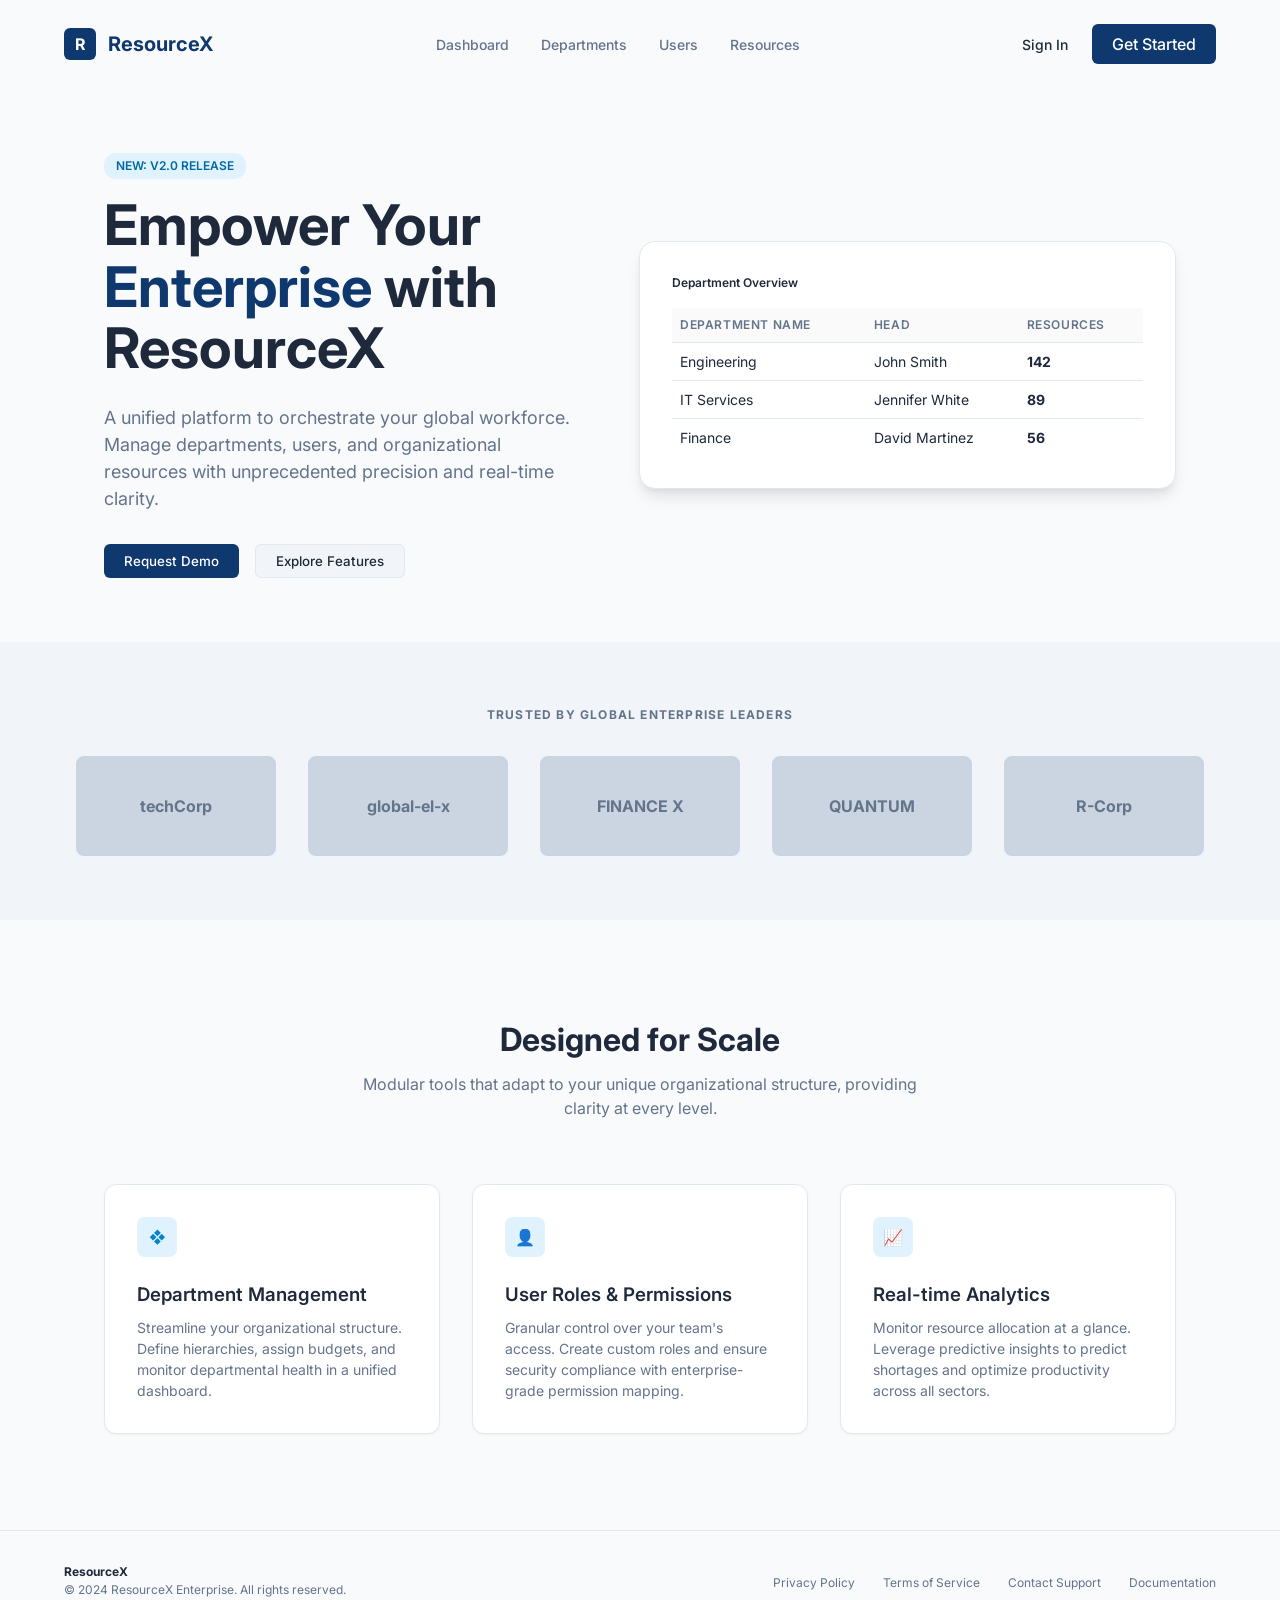
==== index.html @ 106ace14 "Initial commit: Resource Management System frontend" ====
<!DOCTYPE html>
<html lang="en">
<head>
    <meta charset="UTF-8">
    <meta name="viewport" content="width=device-width, initial-scale=1.0">
    <title>ResourceX - Enterprise Resource Management</title>
    <link rel="stylesheet" href="css/style.css">
    <link rel="stylesheet" href="css/landing.css">
</head>
<body class="landing-body">

    <nav class="landing-nav">
        <div class="logo-container" style="padding:0">
            <div class="logo-icon">R</div>
            <div class="logo-text">ResourceX</div>
        </div>
        
        <ul class="landing-nav-links">
            <li><a href="#">Dashboard</a></li>
            <li><a href="#">Departments</a></li>
            <li><a href="#">Users</a></li>
            <li><a href="#">Resources</a></li>
        </ul>

        <div class="landing-actions">
            <a href="login.html" style="color:var(--text-main); font-weight:500; font-size:0.875rem;">Sign In</a>
            <a href="requestor.html" class="btn-primary">Get Started</a>
        </div>
    </nav>

    <main>
        <section class="hero-section">
            <div class="hero-content">
                <div class="hero-tag">NEW: V2.0 RELEASE</div>
                <h1 class="hero-title">Empower Your <span>Enterprise</span> with ResourceX</h1>
                <p class="hero-subtitle">A unified platform to orchestrate your global workforce. Manage departments, users, and organizational resources with unprecedented precision and real-time clarity.</p>
                <div class="hero-actions">
                    <button class="btn-primary" onclick="window.location.href='requestor.html'">Request Demo</button>
                    <button class="btn-secondary">Explore Features</button>
                </div>
            </div>
            <div class="hero-visual">
                <!-- Mockup visual matching the reference -->
                <div style="font-size:0.75rem; font-weight:600; margin-bottom:1rem;">Department Overview</div>
                <table style="font-size:0.75rem; width:100%">
                    <tr style="color:#64748b; border-bottom:1px solid #e2e8f0;">
                        <th style="padding:0.5rem;">Department Name</th>
                        <th style="padding:0.5rem;">Head</th>
                        <th style="padding:0.5rem;">Resources</th>
                    </tr>
                    <tr>
                        <td style="padding:0.5rem;">Engineering</td>
                        <td style="padding:0.5rem;">John Smith</td>
                        <td style="padding:0.5rem; font-weight:bold;">142</td>
                    </tr>
                    <tr>
                        <td style="padding:0.5rem;">IT Services</td>
                        <td style="padding:0.5rem;">Jennifer White</td>
                        <td style="padding:0.5rem; font-weight:bold;">89</td>
                    </tr>
                    <tr>
                        <td style="padding:0.5rem;">Finance</td>
                        <td style="padding:0.5rem;">David Martinez</td>
                        <td style="padding:0.5rem; font-weight:bold;">56</td>
                    </tr>
                </table>
            </div>
        </section>

        <section class="partners-section">
            <div class="partners-title">Trusted By Global Enterprise Leaders</div>
            <div class="partners-grid">
                <div class="partner-box">techCorp</div>
                <div class="partner-box">global-el-x</div>
                <div class="partner-box">FINANCE X</div>
                <div class="partner-box">QUANTUM</div>
                <div class="partner-box">R-Corp</div>
            </div>
        </section>

        <section class="features-section">
            <h2 class="features-title">Designed for Scale</h2>
            <p class="features-subtitle">Modular tools that adapt to your unique organizational structure, providing clarity at every level.</p>
            
            <div class="features-grid">
                <div class="feature-card">
                    <div class="feature-icon">❖</div>
                    <h3 class="feature-title">Department Management</h3>
                    <p class="feature-desc">Streamline your organizational structure. Define hierarchies, assign budgets, and monitor departmental health in a unified dashboard.</p>
                </div>
                <div class="feature-card">
                    <div class="feature-icon">👤</div>
                    <h3 class="feature-title">User Roles & Permissions</h3>
                    <p class="feature-desc">Granular control over your team's access. Create custom roles and ensure security compliance with enterprise-grade permission mapping.</p>
                </div>
                <div class="feature-card">
                    <div class="feature-icon">📈</div>
                    <h3 class="feature-title">Real-time Analytics</h3>
                    <p class="feature-desc">Monitor resource allocation at a glance. Leverage predictive insights to predict shortages and optimize productivity across all sectors.</p>
                </div>
            </div>
        </section>
    </main>

    <footer class="landing-footer">
        <div style="font-size:0.75rem; color:#64748b;">
            <strong style="color:var(--text-main)">ResourceX</strong><br>
            © 2024 ResourceX Enterprise. All rights reserved.
        </div>
        <div class="footer-links">
            <a href="#">Privacy Policy</a>
            <a href="#">Terms of Service</a>
            <a href="#">Contact Support</a>
            <a href="#">Documentation</a>
        </div>
    </footer>

</body>
</html>
---- css/style.css ----
@import url('https://fonts.googleapis.com/css2?family=Inter:wght@300;400;500;600;700&display=swap');

:root {
  --primary-color: #0F386E;
  --primary-hover: #1c4b8b;
  --bg-color: #f8fafc;
  --sidebar-bg: #ffffff;
  --text-main: #1e293b;
  --text-muted: #64748b;
  --border-color: #e2e8f0;
  
  --status-allocated: #e2fbe8;
  --status-allocated-text: #166534;
  --status-pending: #fef3c7;
  --status-pending-text: #92400e;
  --status-rejected: #fee2e2;
  --status-rejected-text: #b91c1c;
  --status-action: #eff6ff;
  --status-action-text: #1d4ed8;

  --shadow-sm: 0 1px 2px 0 rgba(0, 0, 0, 0.05);
  --shadow-md: 0 4px 6px -1px rgba(0, 0, 0, 0.1), 0 2px 4px -1px rgba(0, 0, 0, 0.06);
  --shadow-lg: 0 10px 15px -3px rgba(0, 0, 0, 0.1), 0 4px 6px -2px rgba(0, 0, 0, 0.05);
}

* {
  box-sizing: border-box;
  margin: 0;
  padding: 0;
}

body {
  font-family: 'Inter', sans-serif;
  background-color: var(--bg-color);
  color: var(--text-main);
  line-height: 1.5;
  -webkit-font-smoothing: antialiased;
}

a {
  text-decoration: none;
  color: var(--primary-color);
}

/* Layout */
.app-container {
  display: flex;
  height: 100vh;
  overflow: hidden;
}

/* Sidebar */
.sidebar {
  width: 260px;
  background-color: var(--sidebar-bg);
  border-right: 1px solid var(--border-color);
  display: flex;
  flex-direction: column;
  padding: 1.5rem 0;
  flex-shrink: 0;
}

.logo-container {
  padding: 0 1.5rem 2rem;
  display: flex;
  align-items: center;
  gap: 0.75rem;
}

.logo-icon {
  width: 32px;
  height: 32px;
  background-color: var(--primary-color);
  border-radius: 6px;
  display: flex;
  align-items: center;
  justify-content: center;
  color: white;
  font-weight: bold;
}

.logo-text {
  font-size: 1.25rem;
  font-weight: 700;
  color: var(--primary-color);
}

.nav-menu {
  list-style: none;
  flex: 1;
}

.nav-item {
  padding: 0.75rem 1.5rem;
  display: flex;
  align-items: center;
  gap: 0.75rem;
  color: var(--text-muted);
  font-weight: 500;
  cursor: pointer;
  transition: all 0.2s;
}

.nav-item:hover {
  background-color: #f1f5f9;
  color: var(--text-main);
}

.nav-item.active {
  background-color: #f8fafc;
  color: var(--primary-color);
  border-right: 3px solid var(--primary-color);
  font-weight: 600;
}

.user-profile-widget {
  margin: 1.5rem 1.5rem 0;
  padding: 1rem;
  background-color: #f1f5f9;
  border-radius: 12px;
  display: flex;
  align-items: center;
  gap: 0.75rem;
}

.user-avatar {
  width: 36px;
  height: 36px;
  border-radius: 50%;
  background-color: #cbd5e1;
  overflow: hidden;
}
.user-avatar img {
  width: 100%;
  height: 100%;
  object-fit: cover;
}

.user-info .user-name {
  font-size: 0.875rem;
  font-weight: 600;
  display: block;
}
.user-info .user-role {
  font-size: 0.75rem;
  color: var(--text-muted);
  display: block;
}

/* Main Content */
.main-wrapper {
  flex: 1;
  display: flex;
  flex-direction: column;
  overflow: hidden;
}

/* Header */
.top-header {
  height: 72px;
  background-color: white;
  border-bottom: 1px solid var(--border-color);
  display: flex;
  align-items: center;
  justify-content: space-between;
  padding: 0 2rem;
  flex-shrink: 0;
}

.search-bar {
  display: flex;
  align-items: center;
  background-color: #f1f5f9;
  border-radius: 20px;
  padding: 0.5rem 1rem;
  width: 300px;
}

.search-bar input {
  border: none;
  background: transparent;
  outline: none;
  margin-left: 0.5rem;
  width: 100%;
  color: var(--text-main);
  font-family: inherit;
}

.header-actions {
  display: flex;
  align-items: center;
  gap: 1.5rem;
}

.icon-btn {
  background: none;
  border: none;
  color: var(--text-muted);
  cursor: pointer;
  display: flex;
  align-items: center;
  justify-content: center;
}
.icon-btn:hover {
  color: var(--text-main);
}

.btn-primary {
  background-color: var(--primary-color);
  color: white;
  border: none;
  border-radius: 6px;
  padding: 0.5rem 1.25rem;
  font-weight: 500;
  font-family: inherit;
  cursor: pointer;
  transition: background 0.2s;
}

.btn-primary:hover {
  background-color: var(--primary-hover);
}

.btn-secondary {
  background-color: #f1f5f9;
  color: var(--text-main);
  border: 1px solid var(--border-color);
  border-radius: 6px;
  padding: 0.5rem 1.25rem;
  font-weight: 500;
  font-family: inherit;
  cursor: pointer;
  transition: background 0.2s;
}
.btn-secondary:hover {
  background-color: #e2e8f0;
}

.btn-danger {
  background-color: #fee2e2;
  color: #b91c1c;
  border: none;
  border-radius: 6px;
  padding: 0.5rem 1.25rem;
  font-weight: 500;
  font-family: inherit;
  cursor: pointer;
}
.btn-danger:hover {
  background-color: #fecaca;
}

/* Content Area */
.content-area {
  padding: 2rem;
  flex: 1;
  overflow-y: auto;
}

.page-title {
  font-size: 2rem;
  font-weight: 700;
  color: var(--primary-color);
  margin-bottom: 0.5rem;
}

.page-subtitle {
  color: var(--text-muted);
  margin-bottom: 2rem;
  font-size: 0.95rem;
}

/* Stats Cards Container */
.stats-grid {
  display: grid;
  grid-template-columns: repeat(auto-fit, minmax(220px, 1fr));
  gap: 1.5rem;
  margin-bottom: 2rem;
}

.stat-card {
  background: white;
  border-radius: 12px;
  padding: 1.5rem;
  box-shadow: var(--shadow-sm);
  border: 1px solid var(--border-color);
  display: flex;
  flex-direction: column;
}

.stat-title {
  font-size: 0.75rem;
  font-weight: 700;
  text-transform: uppercase;
  letter-spacing: 0.05em;
  color: var(--text-muted);
  margin-bottom: 0.5rem;
}

.stat-value-row {
  display: flex;
  align-items: flex-end;
  justify-content: space-between;
}

.stat-value {
  font-size: 2.5rem;
  font-weight: 700;
  color: var(--primary-color);
  line-height: 1;
}

/* Badges */
.badge {
  padding: 0.25rem 0.6rem;
  border-radius: 12px;
  font-size: 0.7rem;
  font-weight: 600;
  text-transform: uppercase;
}
.badge.allocated, .badge.approved {
  background-color: var(--status-allocated);
  color: var(--status-allocated-text);
}
.badge.pending, .badge.maintenance {
  background-color: var(--status-pending);
  color: var(--status-pending-text);
}
.badge.rejected, .badge.scrap {
  background-color: var(--status-rejected);
  color: var(--status-rejected-text);
}


/* Data Table Section */
.data-section {
  background: white;
  border-radius: 12px;
  box-shadow: var(--shadow-sm);
  border: 1px solid var(--border-color);
  overflow: hidden;
  margin-bottom: 2rem;
}

.data-section-header {
  padding: 1.25rem 1.5rem;
  border-bottom: 1px solid var(--border-color);
  display: flex;
  justify-content: space-between;
  align-items: center;
}

.data-section-title {
  font-size: 1.125rem;
  font-weight: 600;
  color: var(--primary-color);
}

.data-filters {
  display: flex;
  gap: 0.75rem;
}

.table-responsive {
  width: 100%;
  overflow-x: auto;
}

table {
  width: 100%;
  border-collapse: collapse;
}

th, td {
  padding: 1rem 1.5rem;
  text-align: left;
}

th {
  font-size: 0.75rem;
  text-transform: uppercase;
  letter-spacing: 0.05em;
  color: var(--text-muted);
  font-weight: 600;
  background-color: #fafafa;
  border-bottom: 1px solid var(--border-color);
}

td {
  font-size: 0.875rem;
  border-bottom: 1px solid var(--border-color);
  vertical-align: middle;
}

tbody tr:last-child td {
  border-bottom: none;
}

.td-id {
  font-weight: 600;
  color: var(--primary-color);
}

/* Forms */
.form-card {
  background: white;
  border-radius: 12px;
  padding: 2rem;
  box-shadow: var(--shadow-sm);
  border: 1px solid var(--border-color);
  max-width: 600px;
}

.form-group {
  margin-bottom: 1.5rem;
}

.form-label {
  display: block;
  font-size: 0.875rem;
  font-weight: 500;
  color: var(--text-main);
  margin-bottom: 0.5rem;
}

.form-control {
  width: 100%;
  padding: 0.75rem 1rem;
  border: 1px solid var(--border-color);
  border-radius: 6px;
  font-size: 0.875rem;
  font-family: inherit;
  color: var(--text-main);
  background-color: #fff;
  transition: border-color 0.2s;
}

.form-control:focus {
  outline: none;
  border-color: var(--primary-color);
  box-shadow: 0 0 0 3px rgba(15, 56, 110, 0.1);
}

/* Utility / Generic */
.d-none { display: none !important; }
.d-flex { display: flex !important; }

/* Dashboard structural classes */
.view-section {
  display: none;
  animation: fadeIn 0.3s ease;
}

.view-section.active {
  display: block;
}

@keyframes fadeIn {
  from { opacity: 0; transform: translateY(10px); }
  to { opacity: 1; transform: translateY(0); }
}

/* History block */
.history-block {
  background-color: var(--primary-color);
  color: white;
  padding: 2rem;
  border-radius: 12px;
  display: flex;
  flex-direction: column;
}

.history-title {
  margin-top: 1rem;
  font-size: 1.5rem;
  font-weight: 700;
}
.history-subtitle {
  color: #94a3b8;
  font-size: 0.875rem;
}
---- css/landing.css ----
.landing-body {
  background-color: #f8fafc;
  color: var(--text-main);
  min-height: 100vh;
  display: flex;
  flex-direction: column;
}

.landing-nav {
  display: flex;
  justify-content: space-between;
  align-items: center;
  padding: 1.5rem 4rem;
  background-color: transparent;
}

.landing-nav-links {
  display: flex;
  gap: 2rem;
  list-style: none;
}
.landing-nav-links a {
  color: var(--text-muted);
  font-weight: 500;
  font-size: 0.875rem;
}
.landing-nav-links a:hover {
  color: var(--text-main);
}

.landing-actions {
  display: flex;
  gap: 1.5rem;
  align-items: center;
}

.hero-section {
  display: flex;
  padding: 4rem;
  max-width: 1200px;
  margin: 0 auto;
  align-items: center;
  gap: 4rem;
}

.hero-content {
  flex: 1;
}

.hero-tag {
  background-color: #e0f2fe;
  color: #0369a1;
  padding: 0.25rem 0.75rem;
  border-radius: 12px;
  font-size: 0.75rem;
  font-weight: 600;
  display: inline-block;
  margin-bottom: 1rem;
}

.hero-title {
  font-size: 3.5rem;
  line-height: 1.1;
  font-weight: 700;
  margin-bottom: 1.5rem;
}
.hero-title span {
  color: var(--primary-color);
}

.hero-subtitle {
  color: var(--text-muted);
  font-size: 1.125rem;
  margin-bottom: 2rem;
  max-width: 480px;
}

.hero-actions {
  display: flex;
  gap: 1rem;
}

.hero-visual {
  flex: 1;
  background: white;
  border-radius: 16px;
  padding: 2rem;
  box-shadow: var(--shadow-lg);
  border: 1px solid var(--border-color);
}

.partners-section {
  background-color: #f1f5f9;
  padding: 4rem;
  text-align: center;
}

.partners-title {
  font-size: 0.75rem;
  font-weight: 700;
  text-transform: uppercase;
  letter-spacing: 0.1em;
  color: var(--text-muted);
  margin-bottom: 2rem;
}

.partners-grid {
  display: flex;
  justify-content: center;
  gap: 2rem;
  flex-wrap: wrap;
}

.partner-box {
  width: 200px;
  height: 100px;
  background: #cbd5e1;
  border-radius: 8px;
  display: flex;
  align-items: center;
  justify-content: center;
  color: #64748b;
  font-weight: bold;
}

.features-section {
  padding: 6rem 4rem;
  max-width: 1200px;
  margin: 0 auto;
  text-align: center;
}

.features-title {
  font-size: 2rem;
  font-weight: 700;
  margin-bottom: 0.5rem;
}
.features-subtitle {
  color: var(--text-muted);
  margin-bottom: 4rem;
  max-width: 600px;
  margin-left: auto;
  margin-right: auto;
}

.features-grid {
  display: grid;
  grid-template-columns: repeat(3, 1fr);
  gap: 2rem;
}

.feature-card {
  background: white;
  padding: 2rem;
  border-radius: 12px;
  box-shadow: var(--shadow-sm);
  border: 1px solid var(--border-color);
  text-align: left;
}

.feature-icon {
  width: 40px;
  height: 40px;
  background-color: #e0f2fe;
  color: #0284c7;
  border-radius: 8px;
  display: flex;
  align-items: center;
  justify-content: center;
  margin-bottom: 1.5rem;
}

.feature-title {
  font-weight: 600;
  margin-bottom: 0.5rem;
}
.feature-desc {
  color: var(--text-muted);
  font-size: 0.875rem;
}

.landing-footer {
  padding: 2rem 4rem;
  display: flex;
  justify-content: space-between;
  border-top: 1px solid var(--border-color);
  background: transparent;
  align-items: center;
}
.footer-links a {
  color: var(--text-muted);
  font-size: 0.75rem;
  margin-left: 1.5rem;
}
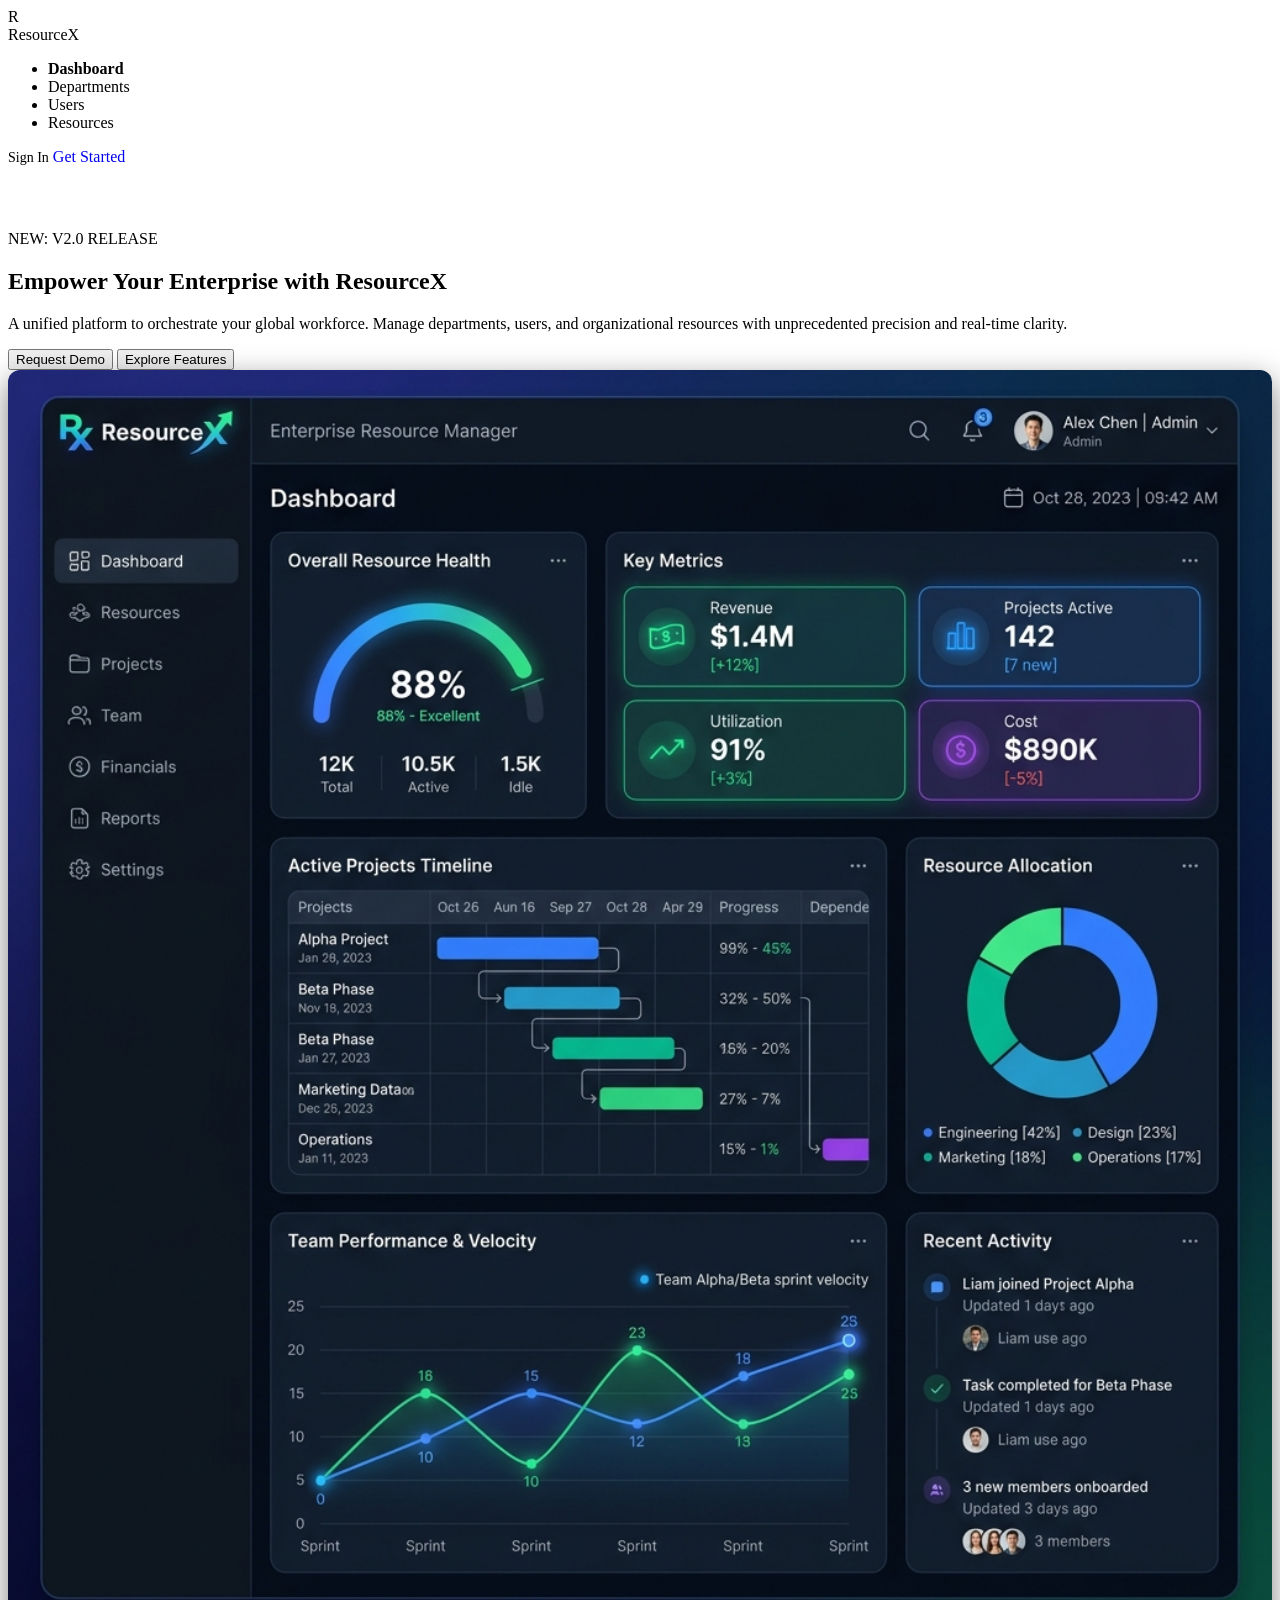
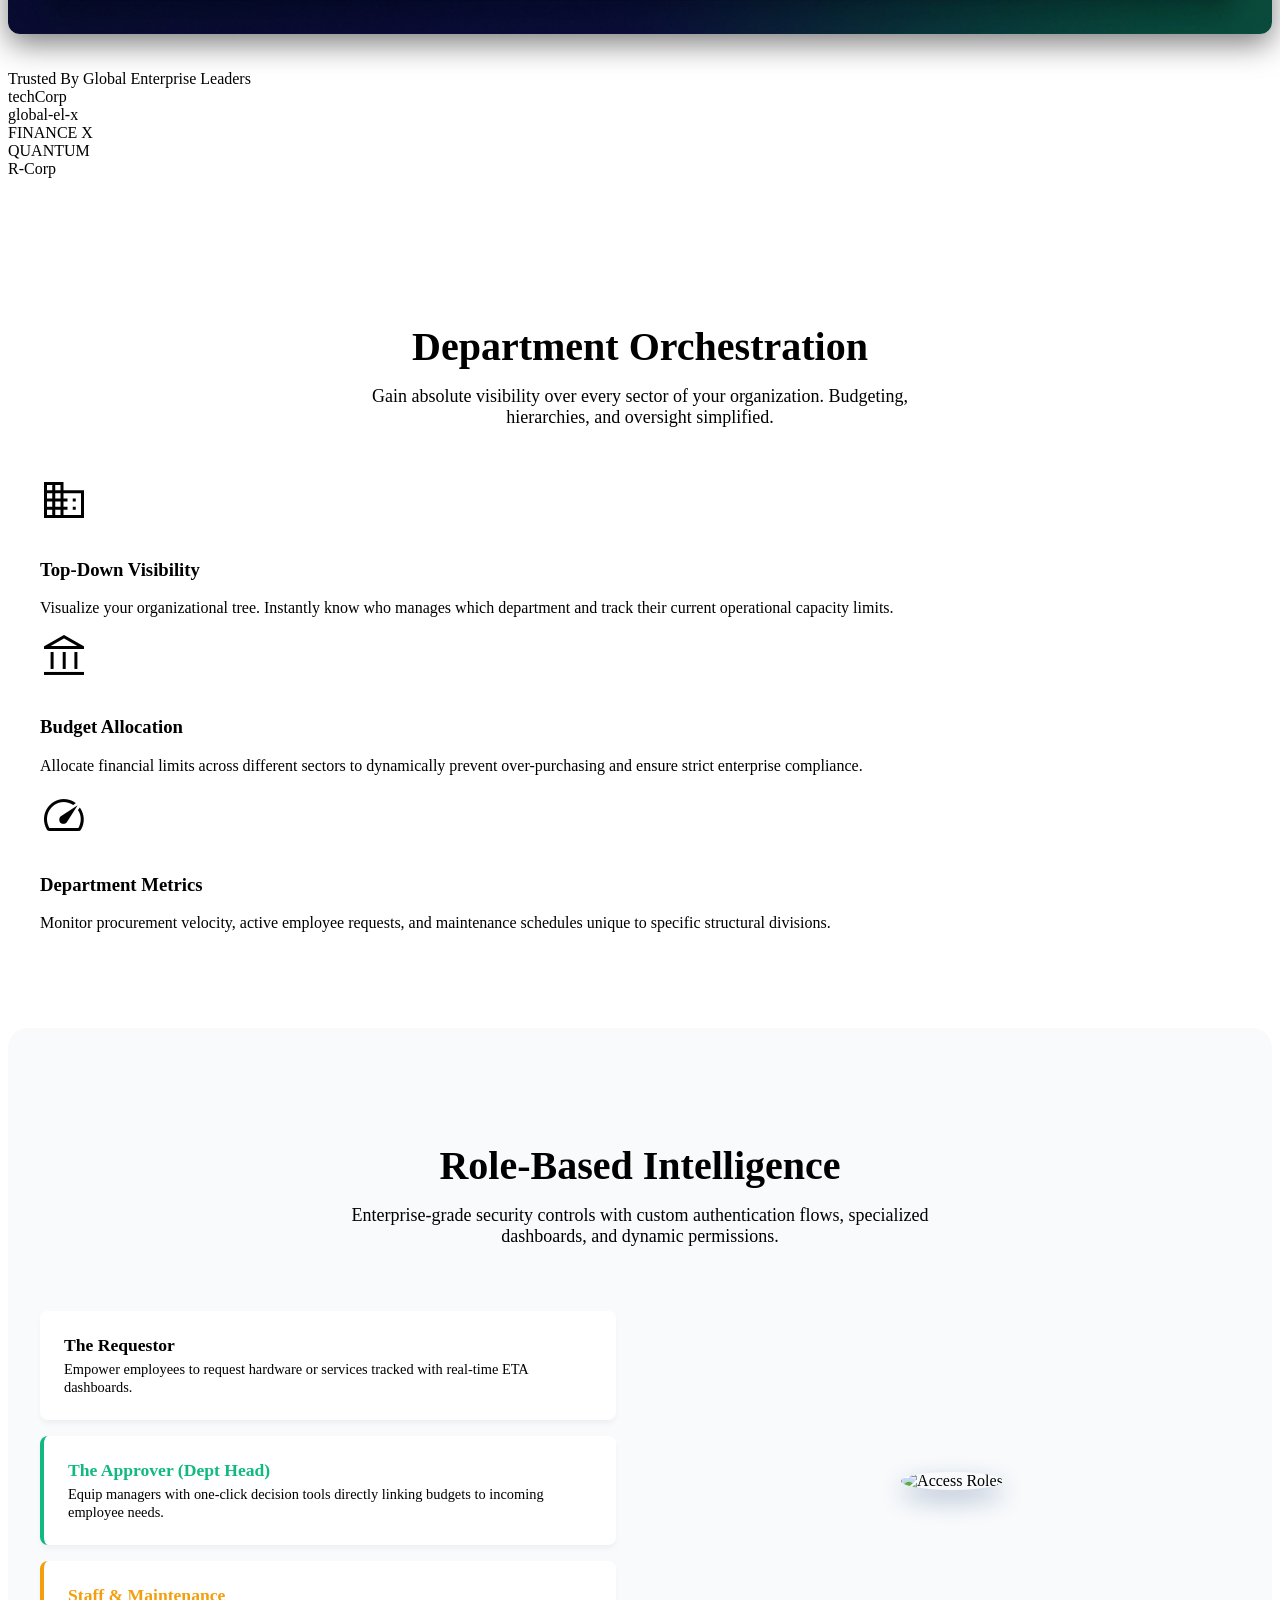
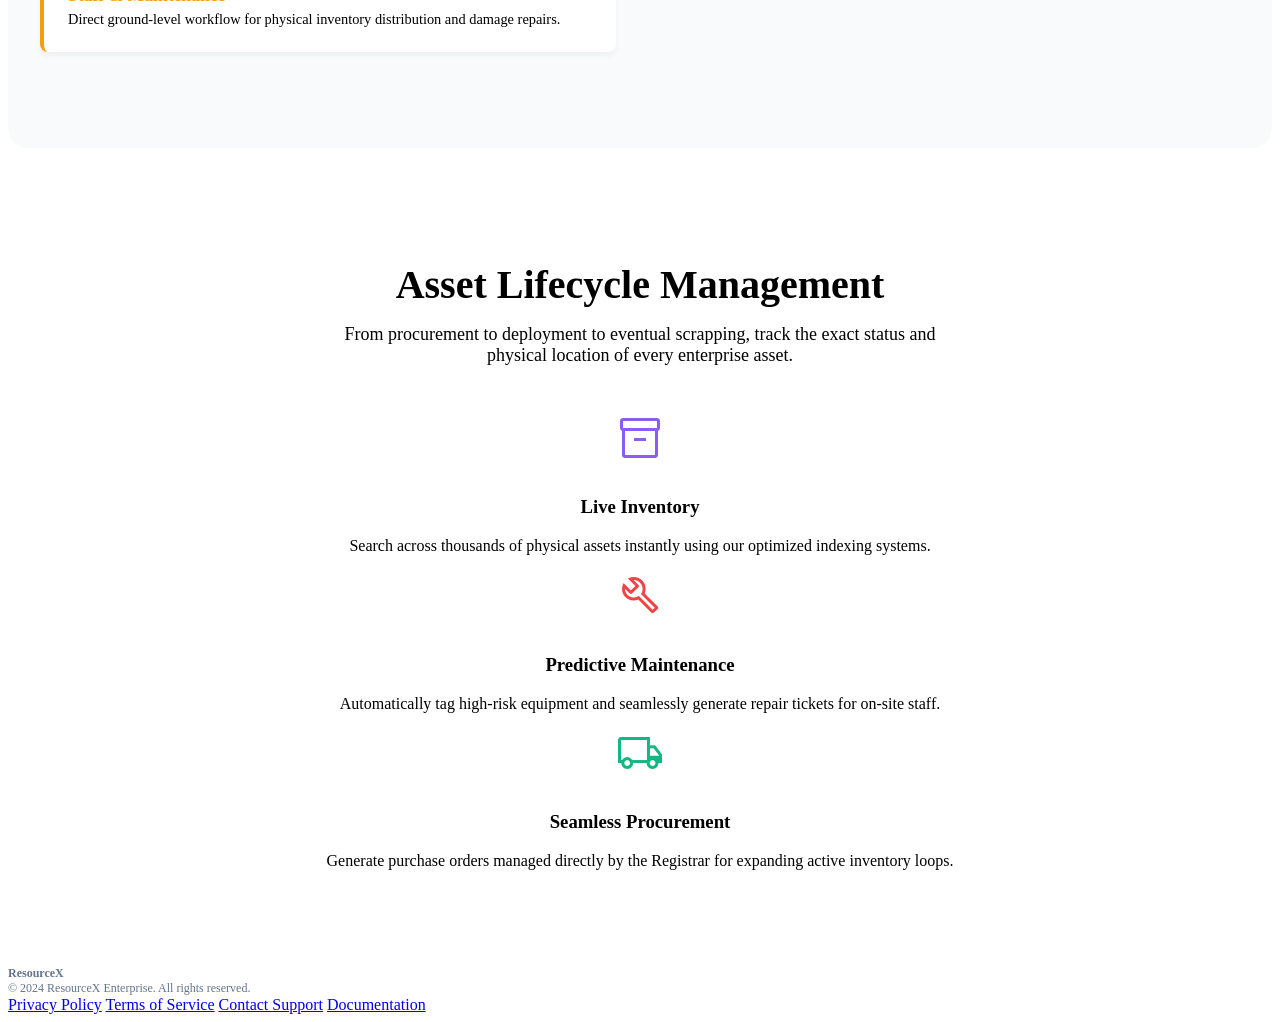
==== commit 401e5364: "feat: Add Resource modal, Edit/Scrap logic, global form validation across all dashboards" ====
--- a/index.html
+++ b/index.html
@@ -4,8 +4,70 @@
     <meta charset="UTF-8">
     <meta name="viewport" content="width=device-width, initial-scale=1.0">
     <title>ResourceX - Enterprise Resource Management</title>
-    <link rel="stylesheet" href="css/style.css">
-    <link rel="stylesheet" href="css/landing.css">
+    <link rel="stylesheet" href="css/main.css">
+    <link rel="stylesheet" href="css/components/layout.css">
+    <link rel="stylesheet" href="css/components/button.css">
+    <link rel="stylesheet" href="css/components/card.css">
+    <link rel="stylesheet" href="css/pages/landing.css">
+    <link rel="stylesheet" href="https://fonts.googleapis.com/css2?family=Material+Symbols+Outlined:opsz,wght,FILL,GRAD@20,400,0,0">
+    <style>
+        html {
+            scroll-behavior: smooth;
+        }
+        body {
+            /* Account for fixed navbar when jumping to sections */
+            scroll-padding-top: 80px; 
+        }
+        .landing-nav {
+            position: sticky;
+            top: 0;
+            z-index: 1000;
+            background: rgba(255, 255, 255, 0.95);
+            backdrop-filter: blur(10px);
+            border-bottom: 1px solid var(--border-color);
+        }
+        .landing-nav-links a.active {
+            color: var(--primary-color);
+            font-weight: 700;
+            border-bottom: 2px solid var(--primary-color);
+            padding-bottom: 0.25rem;
+        }
+        .landing-nav-links a {
+            transition: all 0.2s;
+            text-decoration: none;
+            color: var(--text-muted);
+        }
+        .landing-nav-links a:hover {
+            color: var(--primary-color);
+        }
+        
+        /* Layout for dynamic sections */
+        .content-section {
+            padding: 5rem 2rem;
+            max-width: 1200px;
+            margin: 0 auto;
+            border-bottom: 1px solid var(--border-color);
+        }
+        .content-section:last-of-type {
+            border-bottom: none;
+        }
+        
+        .section-header {
+            text-align: center;
+            margin-bottom: 3rem;
+        }
+        .section-header h2 {
+            font-size: 2.5rem;
+            color: var(--primary-color);
+            margin-bottom: 1rem;
+        }
+        .section-header p {
+            font-size: 1.125rem;
+            color: var(--text-muted);
+            max-width: 600px;
+            margin: 0 auto;
+        }
+    </style>
 </head>
 <body class="landing-body">
 
@@ -16,58 +78,36 @@
         </div>
         
         <ul class="landing-nav-links">
-            <li><a href="#">Dashboard</a></li>
-            <li><a href="#">Departments</a></li>
-            <li><a href="#">Users</a></li>
-            <li><a href="#">Resources</a></li>
+            <li><a href="#dashboard" class="nav-link active">Dashboard</a></li>
+            <li><a href="#departments" class="nav-link">Departments</a></li>
+            <li><a href="#users" class="nav-link">Users</a></li>
+            <li><a href="#resources" class="nav-link">Resources</a></li>
         </ul>
 
         <div class="landing-actions">
-            <a href="login.html" style="color:var(--text-main); font-weight:500; font-size:0.875rem;">Sign In</a>
-            <a href="requestor.html" class="btn-primary">Get Started</a>
+            <a href="pages/login.html" style="color:var(--text-main); font-weight:500; font-size:0.875rem; text-decoration:none;">Sign In</a>
+            <a href="pages/login.html" class="btn-primary" style="text-decoration:none;">Get Started</a>
         </div>
     </nav>
 
     <main>
-        <section class="hero-section">
+        <!-- DASHBOARD SECTION -->
+        <section id="dashboard" class="hero-section" style="padding-top: 4rem; margin-bottom: 2rem;">
             <div class="hero-content">
                 <div class="hero-tag">NEW: V2.0 RELEASE</div>
                 <h1 class="hero-title">Empower Your <span>Enterprise</span> with ResourceX</h1>
                 <p class="hero-subtitle">A unified platform to orchestrate your global workforce. Manage departments, users, and organizational resources with unprecedented precision and real-time clarity.</p>
                 <div class="hero-actions">
-                    <button class="btn-primary" onclick="window.location.href='requestor.html'">Request Demo</button>
-                    <button class="btn-secondary">Explore Features</button>
+                    <button class="btn-primary" onclick="window.location.href='pages/login.html'">Request Demo</button>
+                    <button class="btn-secondary" onclick="document.getElementById('departments').scrollIntoView()">Explore Features</button>
                 </div>
             </div>
             <div class="hero-visual">
-                <!-- Mockup visual matching the reference -->
-                <div style="font-size:0.75rem; font-weight:600; margin-bottom:1rem;">Department Overview</div>
-                <table style="font-size:0.75rem; width:100%">
-                    <tr style="color:#64748b; border-bottom:1px solid #e2e8f0;">
-                        <th style="padding:0.5rem;">Department Name</th>
-                        <th style="padding:0.5rem;">Head</th>
-                        <th style="padding:0.5rem;">Resources</th>
-                    </tr>
-                    <tr>
-                        <td style="padding:0.5rem;">Engineering</td>
-                        <td style="padding:0.5rem;">John Smith</td>
-                        <td style="padding:0.5rem; font-weight:bold;">142</td>
-                    </tr>
-                    <tr>
-                        <td style="padding:0.5rem;">IT Services</td>
-                        <td style="padding:0.5rem;">Jennifer White</td>
-                        <td style="padding:0.5rem; font-weight:bold;">89</td>
-                    </tr>
-                    <tr>
-                        <td style="padding:0.5rem;">Finance</td>
-                        <td style="padding:0.5rem;">David Martinez</td>
-                        <td style="padding:0.5rem; font-weight:bold;">56</td>
-                    </tr>
-                </table>
-            </div>
-        </section>
-
-        <section class="partners-section">
+                <img src="assets/images/hero_dashboard_v2.png" alt="ResourceX Enterprise Dashboard" style="width: 100%; height: auto; border-radius: 12px; box-shadow: 0 10px 30px rgba(0,0,0,0.5);">
+            </div>
+        </section>
+
+        <section class="partners-section" style="margin-bottom: 2rem;">
             <div class="partners-title">Trusted By Global Enterprise Leaders</div>
             <div class="partners-grid">
                 <div class="partner-box">techCorp</div>
@@ -78,25 +118,82 @@
             </div>
         </section>
 
-        <section class="features-section">
-            <h2 class="features-title">Designed for Scale</h2>
-            <p class="features-subtitle">Modular tools that adapt to your unique organizational structure, providing clarity at every level.</p>
+        <!-- DEPARTMENTS SECTION -->
+        <section id="departments" class="content-section">
+            <div class="section-header">
+                <h2>Department Orchestration</h2>
+                <p>Gain absolute visibility over every sector of your organization. Budgeting, hierarchies, and oversight simplified.</p>
+            </div>
+            <div class="features-grid">
+                <div class="feature-card">
+                    <div class="material-symbols-outlined" style="font-size:3rem; color:var(--primary-color); margin-bottom:1rem;">domain</div>
+                    <h3 class="feature-title">Top-Down Visibility</h3>
+                    <p class="feature-desc">Visualize your organizational tree. Instantly know who manages which department and track their current operational capacity limits.</p>
+                </div>
+                <div class="feature-card">
+                    <div class="material-symbols-outlined" style="font-size:3rem; color:var(--primary-color); margin-bottom:1rem;">account_balance</div>
+                    <h3 class="feature-title">Budget Allocation</h3>
+                    <p class="feature-desc">Allocate financial limits across different sectors to dynamically prevent over-purchasing and ensure strict enterprise compliance.</p>
+                </div>
+                <div class="feature-card">
+                    <div class="material-symbols-outlined" style="font-size:3rem; color:var(--primary-color); margin-bottom:1rem;">speed</div>
+                    <h3 class="feature-title">Department Metrics</h3>
+                    <p class="feature-desc">Monitor procurement velocity, active employee requests, and maintenance schedules unique to specific structural divisions.</p>
+                </div>
+            </div>
+        </section>
+
+        <!-- USERS SECTION -->
+        <section id="users" class="content-section" style="background-color: #f8fafc; border-radius: 20px;">
+            <div class="section-header">
+                <h2>Role-Based Intelligence</h2>
+                <p>Enterprise-grade security controls with custom authentication flows, specialized dashboards, and dynamic permissions.</p>
+            </div>
+            <div style="display: flex; gap: 3rem; align-items: center; justify-content: center; flex-wrap: wrap;">
+                <div style="flex: 1; min-width: 300px;">
+                    <ul style="list-style: none; padding: 0;">
+                        <li style="background: white; padding: 1.5rem; border-radius: 8px; box-shadow: 0 4px 6px -1px rgba(0,0,0,0.05); margin-bottom: 1rem; border-left: 4px solid var(--primary-color);">
+                            <strong style="display:block; font-size:1.1rem; color:var(--primary-color); margin-bottom:0.25rem;">The Requestor</strong>
+                            <span style="color:var(--text-muted); font-size:0.9rem;">Empower employees to request hardware or services tracked with real-time ETA dashboards.</span>
+                        </li>
+                        <li style="background: white; padding: 1.5rem; border-radius: 8px; box-shadow: 0 4px 6px -1px rgba(0,0,0,0.05); margin-bottom: 1rem; border-left: 4px solid #10b981;">
+                            <strong style="display:block; font-size:1.1rem; color:#10b981; margin-bottom:0.25rem;">The Approver (Dept Head)</strong>
+                            <span style="color:var(--text-muted); font-size:0.9rem;">Equip managers with one-click decision tools directly linking budgets to incoming employee needs.</span>
+                        </li>
+                        <li style="background: white; padding: 1.5rem; border-radius: 8px; box-shadow: 0 4px 6px -1px rgba(0,0,0,0.05); margin-bottom: 1rem; border-left: 4px solid #f59e0b;">
+                            <strong style="display:block; font-size:1.1rem; color:#f59e0b; margin-bottom:0.25rem;">Staff & Maintenance</strong>
+                            <span style="color:var(--text-muted); font-size:0.9rem;">Direct ground-level workflow for physical inventory distribution and damage repairs.</span>
+                        </li>
+                    </ul>
+                </div>
+                <div style="flex: 1; min-width: 300px; text-align:center;">
+                    <img src="https://ui-avatars.com/api/?name=Admin+Access&background=0f38ae&color=fff&size=200" alt="Access Roles" style="border-radius: 50%; box-shadow: 0 10px 25px rgba(15, 56, 110, 0.3);">
+                </div>
+            </div>
+        </section>
+
+        <!-- RESOURCES SECTION -->
+        <section id="resources" class="content-section">
+            <div class="section-header">
+                <h2>Asset Lifecycle Management</h2>
+                <p>From procurement to deployment to eventual scrapping, track the exact status and physical location of every enterprise asset.</p>
+            </div>
             
             <div class="features-grid">
-                <div class="feature-card">
-                    <div class="feature-icon">❖</div>
-                    <h3 class="feature-title">Department Management</h3>
-                    <p class="feature-desc">Streamline your organizational structure. Define hierarchies, assign budgets, and monitor departmental health in a unified dashboard.</p>
-                </div>
-                <div class="feature-card">
-                    <div class="feature-icon">👤</div>
-                    <h3 class="feature-title">User Roles & Permissions</h3>
-                    <p class="feature-desc">Granular control over your team's access. Create custom roles and ensure security compliance with enterprise-grade permission mapping.</p>
-                </div>
-                <div class="feature-card">
-                    <div class="feature-icon">📈</div>
-                    <h3 class="feature-title">Real-time Analytics</h3>
-                    <p class="feature-desc">Monitor resource allocation at a glance. Leverage predictive insights to predict shortages and optimize productivity across all sectors.</p>
+                <div class="feature-card" style="text-align: center;">
+                    <div class="material-symbols-outlined" style="font-size:3rem; color:#8b5cf6; margin-bottom:1rem;">inventory_2</div>
+                    <h3 class="feature-title">Live Inventory</h3>
+                    <p class="feature-desc">Search across thousands of physical assets instantly using our optimized indexing systems.</p>
+                </div>
+                <div class="feature-card" style="text-align: center;">
+                    <div class="material-symbols-outlined" style="font-size:3rem; color:#ef4444; margin-bottom:1rem;">build</div>
+                    <h3 class="feature-title">Predictive Maintenance</h3>
+                    <p class="feature-desc">Automatically tag high-risk equipment and seamlessly generate repair tickets for on-site staff.</p>
+                </div>
+                <div class="feature-card" style="text-align: center;">
+                    <div class="material-symbols-outlined" style="font-size:3rem; color:#10b981; margin-bottom:1rem;">local_shipping</div>
+                    <h3 class="feature-title">Seamless Procurement</h3>
+                    <p class="feature-desc">Generate purchase orders managed directly by the Registrar for expanding active inventory loops.</p>
                 </div>
             </div>
         </section>
@@ -115,5 +212,37 @@
         </div>
     </footer>
 
+    <script>
+        document.addEventListener("DOMContentLoaded", () => {
+            const sections = document.querySelectorAll("section");
+            const navLinks = document.querySelectorAll(".landing-nav-links .nav-link");
+
+            const observerOptions = {
+                root: null,
+                rootMargin: "-20% 0px -70% 0px", // triggers when section is in top middle
+                threshold: 0
+            };
+
+            const observer = new IntersectionObserver((entries) => {
+                entries.forEach((entry) => {
+                    if (entry.isIntersecting) {
+                        const id = entry.target.getAttribute("id");
+                        // Remove active class from all links
+                        navLinks.forEach(link => link.classList.remove("active"));
+                        // Add active class to corresponding link
+                        const activeLink = document.querySelector(`.landing-nav-links a[href="#${id}"]`);
+                        if(activeLink) {
+                            activeLink.classList.add("active");
+                        }
+                    }
+                });
+            }, observerOptions);
+
+            sections.forEach(section => {
+                if(section.id) observer.observe(section);
+            });
+        });
+    </script>
 </body>
 </html>
+
